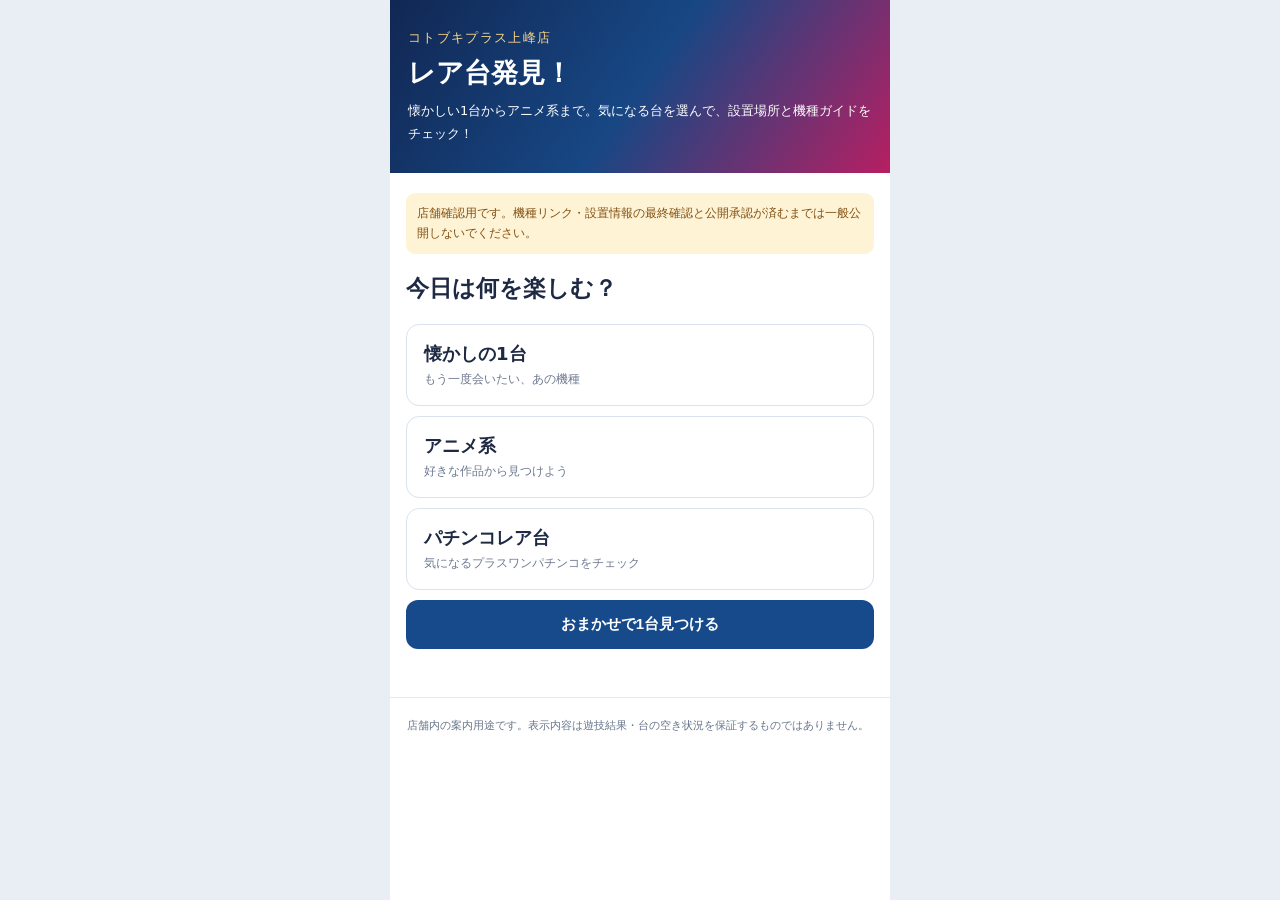
==== pages-site/index.html @ ce8be922 "feat: prepare approved image-enabled Pages release without publishing" ====
<!doctype html>
<html lang="ja">
<head>
<meta charset="utf-8">
<meta name="viewport" content="width=device-width,initial-scale=1">
<title>上峰店 レア台発見！</title>
<meta name="referrer" content="no-referrer">
<script type="module" src="./app.js">
</script>
<link rel="stylesheet" href="./styles.css">
</head>
<body>
<div class="app">
<header>
<small>コトブキプラス上峰店</small>
<h1>レア台発見！</h1>
<p>懐かしい1台からアニメ系まで。気になる台を選んで、設置場所と機種ガイドをチェック！</p>
</header>
<main>
<div class="notice" id="reviewNotice">店舗確認用です。機種リンク・設置情報の最終確認と公開承認が済むまでは一般公開しないでください。</div>
<p id="loadError" role="alert" hidden>
</p>
<section id="home" class="section active">
<h2>今日は何を楽しむ？</h2>
<div class="categories">
<button class="card" data-category="retro">懐かしの1台<small>もう一度会いたい、あの機種</small>
</button>
<button class="card" data-category="anime">アニメ系<small>好きな作品から見つけよう</small>
</button>
<button class="card" data-category="pachi">パチンコレア台<small>気になるプラスワンパチンコをチェック</small>
</button>
</div>
<button class="btn" data-action="random">おまかせで1台見つける</button>
</section>
<section id="list" class="section">
<h2 id="categoryName">
</h2>
<div id="machineList">
</div>
<button class="btn gray" data-action="home">ジャンル選択に戻る</button>
</section>
<section id="detail" class="section">
<div class="muted" id="genre">
</div>
<h2 id="name">
</h2>
<img class="detailPhoto" id="photo" alt="" hidden>
<div id="photoPlaceholder" class="detailPlaceholder">機種画像は準備中です</div>
<p id="description">
</p>
<h3>設置台情報</h3>
<div id="places">
</div>
<p class="muted">※設置情報は提供HTMLを基に登録しています。入替・台移動時は更新が必要です。空き状況は店内でご確認ください。</p>
<a class="btn" target="_blank" rel="noopener noreferrer" id="guide">P-WORLD 機種ガイドを見る ↗</a>
<p class="muted" id="guideNote">
</p>
<button class="btn gray" data-action="list">同じジャンルから探す</button>
<button class="btn gray" data-action="random">別のレア台を紹介</button>
<button class="btn gray" data-action="home">最初に戻る</button>
</section>
</main>
<footer>店舗内の案内用途です。表示内容は遊技結果・台の空き状況を保証するものではありません。</footer>
</div>
</body>
</html>
---- pages-site/styles.css ----
:root{font-family:system-ui,"Noto Sans JP",sans-serif;color:#1e2944;background:#e9eef5}*{box-sizing:border-box}body{margin:0}.app{max-width:500px;margin:auto;background:#fff;min-height:100vh}header{padding:27px 18px;color:white;background:linear-gradient(125deg,#112753,#174784,#b71f62)}header small{color:#f7d48a;letter-spacing:.1em}h1{font-size:27px;margin:8px 0}header p{font-size:13px;line-height:1.8;margin:0}main{padding:20px 16px 48px}.notice{font-size:12px;color:#805114;background:#fff3d5;border-radius:9px;padding:11px;margin-bottom:16px;line-height:1.65}.categories{display:grid;gap:10px}.card,.machine{display:block;width:100%;border:1.5px solid #dae2ee;background:white;padding:17px;border-radius:13px;text-align:left;color:inherit;font:inherit;cursor:pointer}.card{font-weight:750;font-size:18px}.card small{display:block;color:#6e7990;font-size:12px;font-weight:450;margin-top:5px}.machine{display:flex;align-items:center;gap:12px;margin-bottom:10px;padding:10px;font-weight:700}.machine img{width:84px;height:80px;object-fit:contain;border-radius:7px;background:#f0f2f8}.machine small{display:block;font-weight:450;font-size:12px;color:#60718c;margin-top:6px}.btn{border:0;display:block;text-decoration:none;background:#164a8b;color:white;text-align:center;border-radius:12px;padding:15px 12px;width:100%;font-size:15px;font-weight:750;margin-top:10px;cursor:pointer}.btn.gray{background:#edf1f7;color:#193258}.btn:disabled{background:#d1d5dd;color:#555}.detailPhoto{display:block;width:85%;max-height:290px;object-fit:contain;margin:16px auto}.pill{background:#eef3fb;border-radius:9px;padding:13px;font-weight:700;margin:12px 0}.row{display:flex;justify-content:space-between;padding:10px 0;border-bottom:1px solid #edf0f5}h2{font-size:23px}p{line-height:1.65}.muted{color:#65738c;font-size:12px}.section{display:none}.section.active{display:block}footer{font-size:11px;padding:20px 17px;color:#68768c;border-top:1px solid #e5eaf0}
[hidden]{display:none!important}button,a{-webkit-tap-highlight-color:transparent}button:focus-visible,a:focus-visible{outline:3px solid #bc2864;outline-offset:3px}.machine span{min-width:0;overflow-wrap:anywhere}.row{gap:12px;flex-wrap:wrap}.imagePlaceholder{width:84px;min-width:84px;height:80px;display:grid;place-items:center;background:#f0f2f8;border-radius:7px;font-size:12px;color:#65738c}.detailPlaceholder{width:85%;min-height:140px;margin:16px auto;display:grid;place-items:center;background:#f0f2f8;border-radius:7px;color:#65738c}h2{overflow-wrap:anywhere}a,button{min-height:44px}@media(prefers-reduced-motion:reduce){*{scroll-behavior:auto!important}}
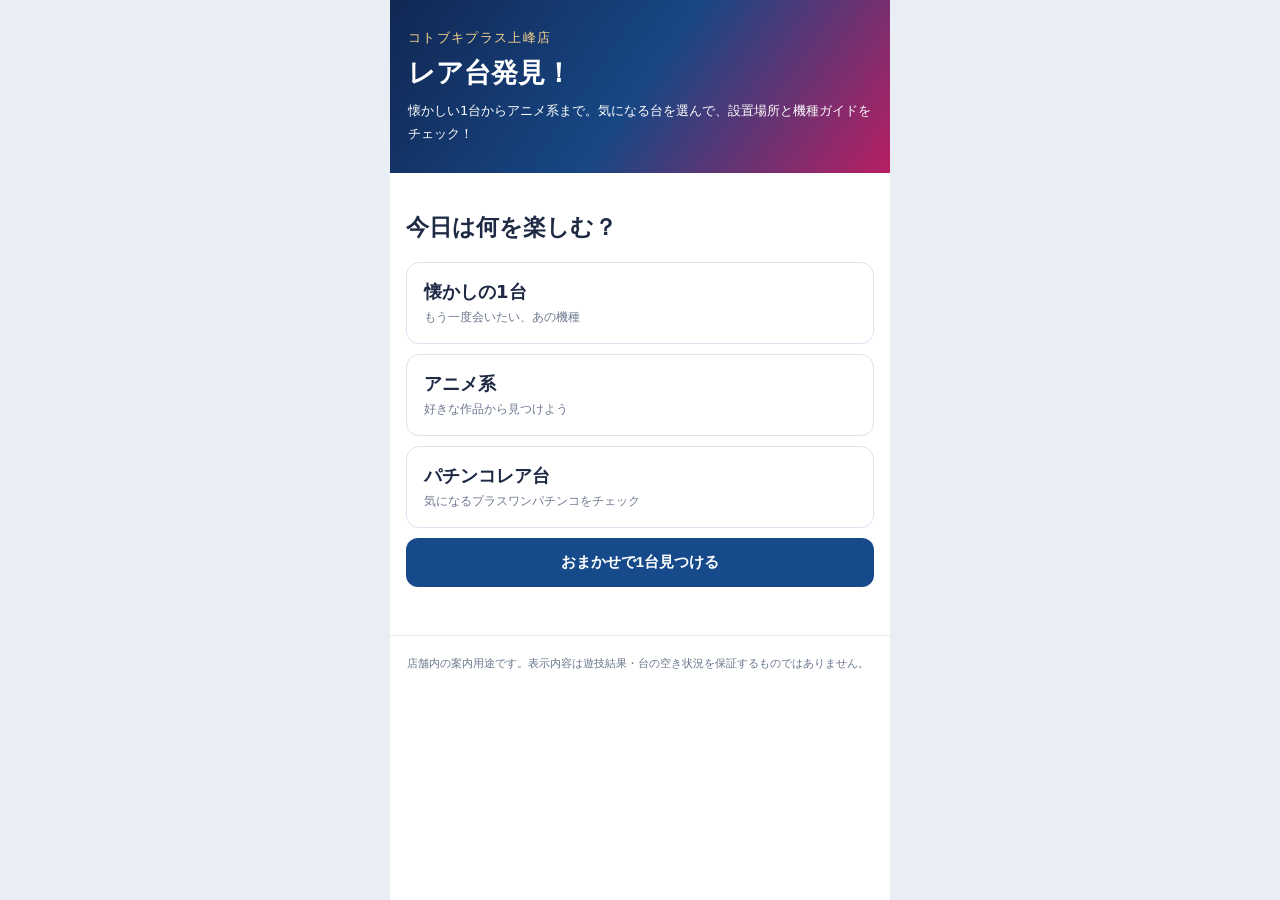
==== commit 65d3b5ae: "fix: remove review banner from published guide screens" ====
--- a/pages-site/index.html
+++ b/pages-site/index.html
@@ -17,7 +17,6 @@
 <p>懐かしい1台からアニメ系まで。気になる台を選んで、設置場所と機種ガイドをチェック！</p>
 </header>
 <main>
-<div class="notice" id="reviewNotice">店舗確認用です。機種リンク・設置情報の最終確認と公開承認が済むまでは一般公開しないでください。</div>
 <p id="loadError" role="alert" hidden>
 </p>
 <section id="home" class="section active">
